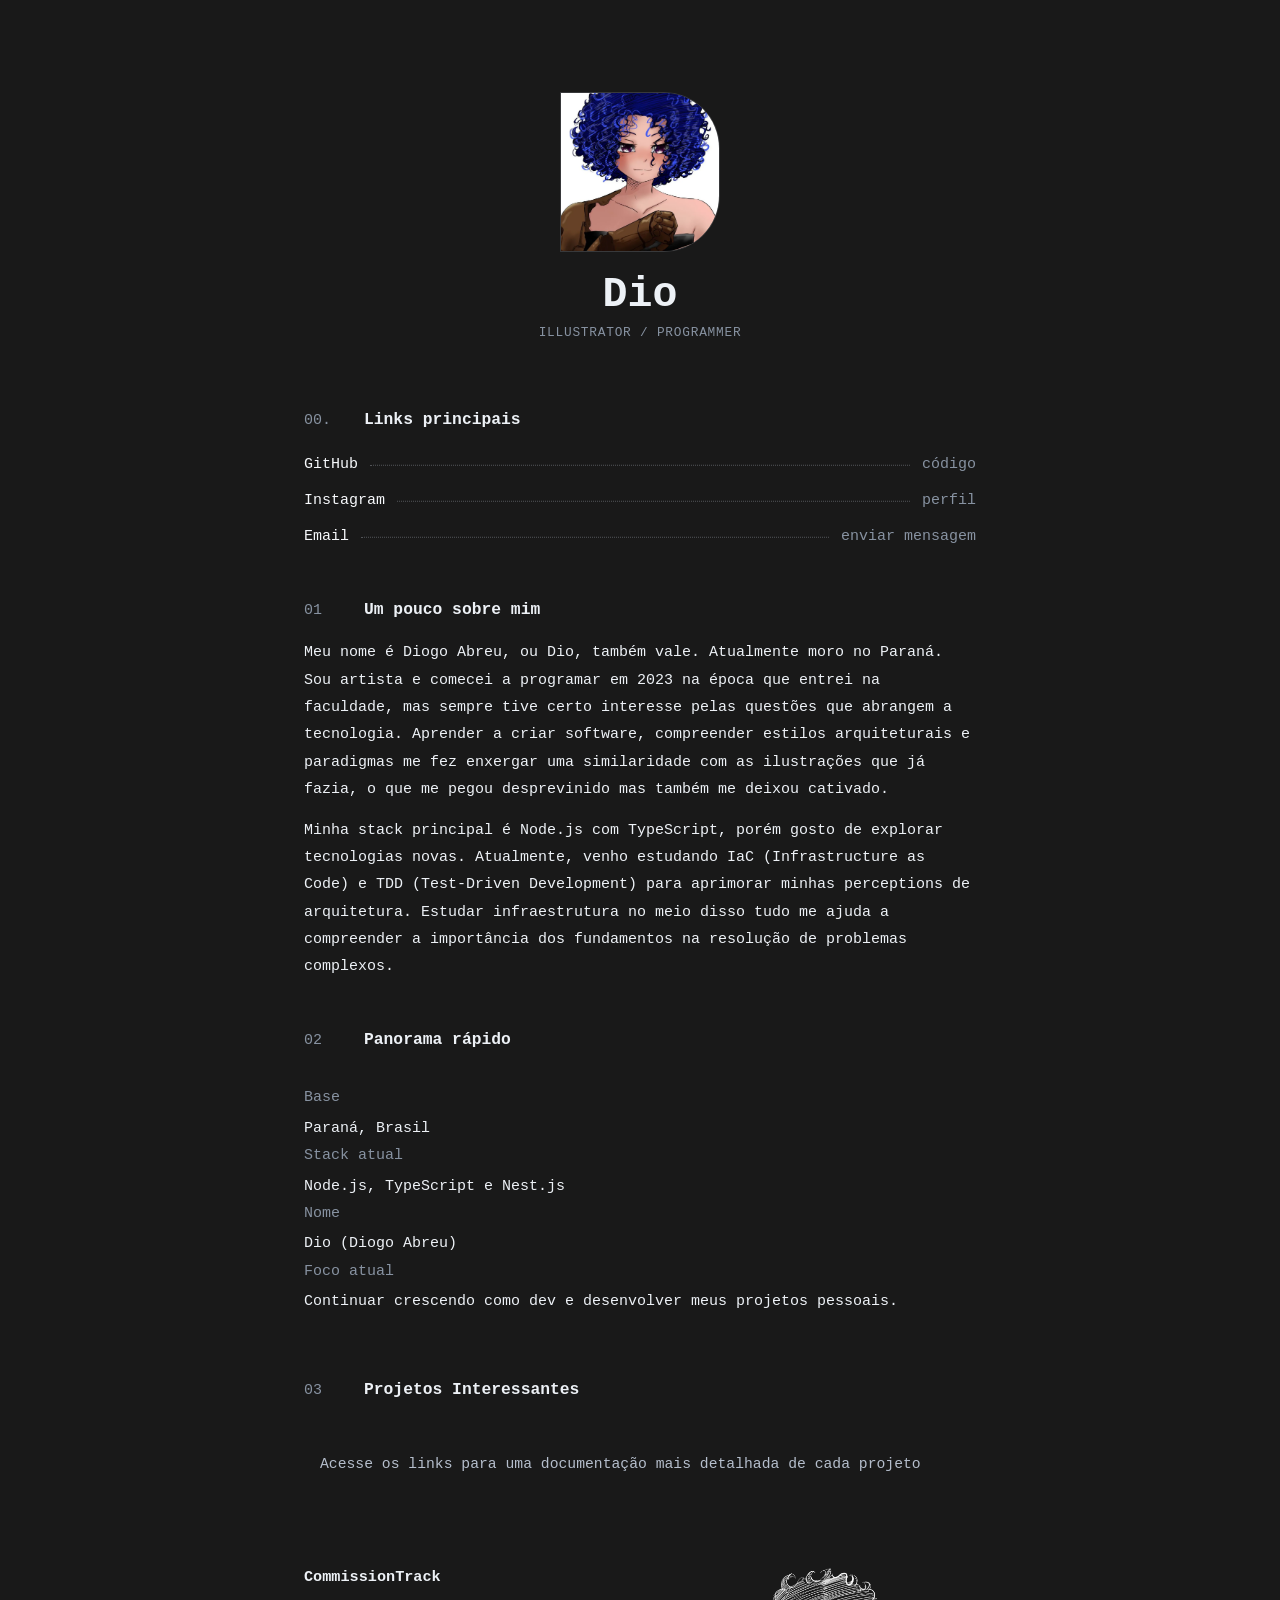
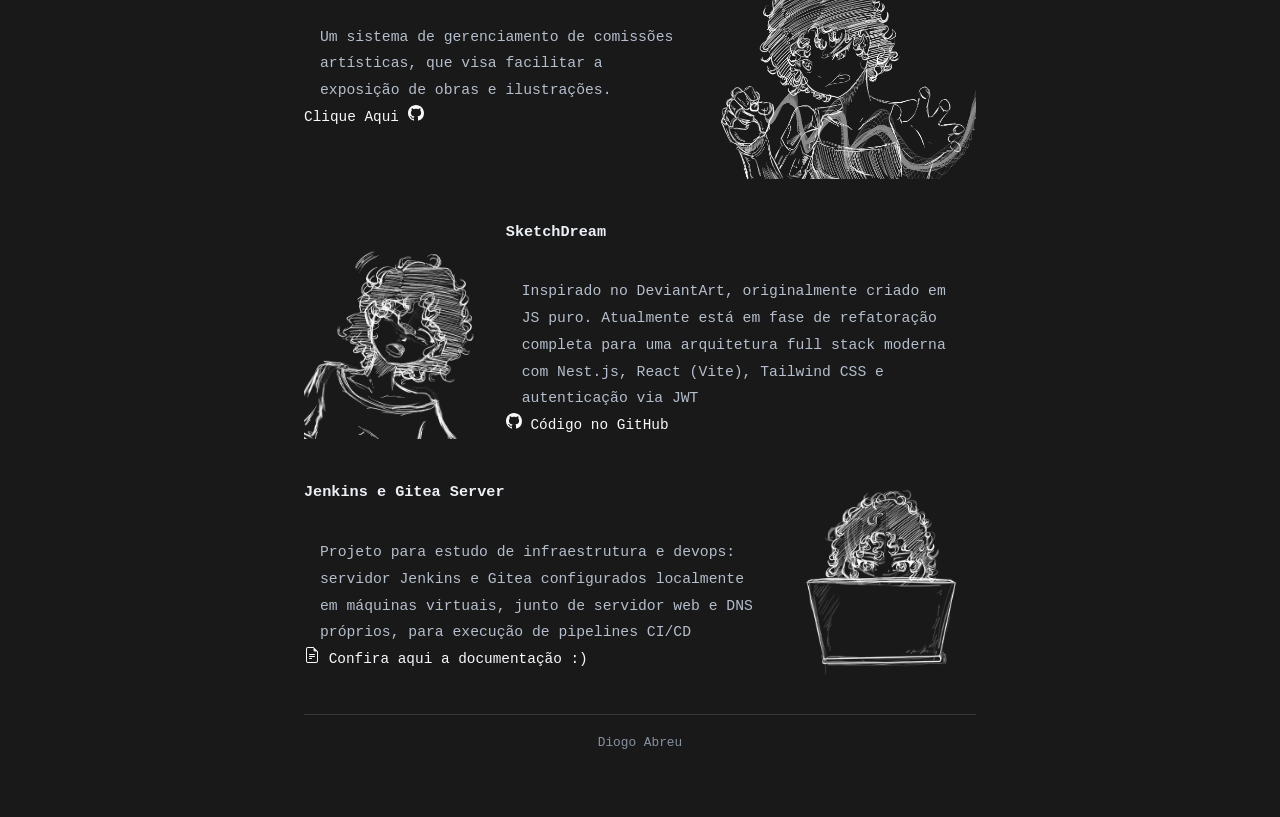
==== index.html @ 6233c7fa "Add ilustrations in the page" ====
<!DOCTYPE html>
<html lang="pt-BR">
<head>
    <meta charset="UTF-8">
    <meta name="viewport" content="width=device-width, initial-scale=1.0">
    <title>Diogo Abreu | Sobre mim, contatos e projetos</title>
    <meta name="description" content="Links oficiais do Dio, nome artístico de Diogo N. Abreu">
    <meta name="robots" content="index,follow,max-image-preview:large">
    <meta name="author" content="Diogo N. Abreu">
    <meta name="theme-color" content="#191919">
    <!-- URLs Canônicas e Alternativas -->
    <link rel="canonical" href="https://diogo-abreu.vercel.app/">
    <link rel="alternate" hreflang="pt-BR" href="https://diogo-abreu.vercel.app/">
    <link rel="alternate" hreflang="en" href="https://diogo-abreu.vercel.app/en">
    <link rel="alternate" hreflang="x-default" href="https://diogo-abreu.vercel.app/">
    <!-- Open Graph / Facebook / LinkedIn -->
    <meta property="og:site_name" content="Dio's Page">
    <meta property="og:locale" content="pt_BR">
    <meta property="og:locale:alternate" content="en_US">
    <meta property="og:type" content="website">
    <meta property="og:title" content="Diogo Abreu | Sobre mim, contatos e projetos">
    <meta property="og:description" content="Links oficiais do Dio, nome artístico de Diogo N. Abreu">
    <meta property="og:url" content="https://diogo-abreu.vercel.app/">
    <meta property="og:image" content="https://diogo-abreu.vercel.app/assets/aska.png">
    <meta property="og:image:alt" content="Ilustração da Aska, OC de Diogo Abreu">
    
    <!-- Fontes e Estilos -->
    <link rel="preconnect" href="https://static.ietf.org" crossorigin>
    <link rel="stylesheet" href="https://static.ietf.org/fonts/noto-sans-mono/import.css">
    <link rel="stylesheet" href="./styles.css">

    <!-- Dados Estruturados (JSON-LD) -->
    <script type="application/ld+json">
    {
        "@context": "https://schema.org",
        "@type": "ProfilePage",
        "@id": "https://diogo-abreu.vercel.app/#profile",
        "url": "https://diogo-abreu.vercel.app/",
        "name": "Dio | Links oficiais",
        "dateModified": "2026-05-21",
        "mainEntity": {
            "@type": "Person",
            "@id": "https://diogo-abreu.vercel.app/#person",
            "name": "Diogo N. Abreu",
            "alternateName": "Dio",
            "url": "https://diogo-abreu.vercel.app/",
            "image": "https://diogo-abreu.vercel.app/assets/aska.png",
            "description": "Desenvolvedor backend e ilustrador.",
            "jobTitle": [
                "Software Developer"
            ],
            "homeLocation": {
                "@type": "Place",
                "name": "Paraná, Brasil"
            },
            "knowsAbout": [
                "Programação",
                "Backend Development",
                "Node.js",
                "Express",
                "Nest.js",
                "TypeScript"
            ],
            "sameAs": [
                "https://github.com/diogooabreu"
            ]
        }
    }
    </script>
</head>

<body>
    <div class="site-shell">
        <main>
            <header class="hero">
                <div class="avatar" aria-hidden="true">
                    <img src="/assets/aska.png" alt="Ilustração da personagem Aska">
                </div>
                <h1>Dio</h1>
                <p class="avatar-row">Illustrator / Programmer</p>
            </header>

            <section class="section" aria-labelledby="primary-links-title">
                <div class="section-head">
                    <span class="section-id">00.</span>
                    <h2 id="primary-links-title">Links principais</h2>
                </div>
                <nav class="link-list" aria-label="Links principais">
                    <a class="link-row" href="https://github.com/diogooabreu" target="_blank" rel="noopener noreferrer">
                        <span>GitHub</span>
                        <span class="link-row__dots" aria-hidden="true"></span>
                        <span class="link-row__meta">código</span>
                    </a>
                    <a class="link-row" href="https://www.instagram.com/arts.by.dio" target="_blank" rel="noopener noreferrer">
                        <span>Instagram</span>
                        <span class="link-row__dots" aria-hidden="true"></span>
                        <span class="link-row__meta">perfil</span>
                    </a>
                    <a class="link-row" href="mailto:abreudiogo177@gmail.com?subject=Contato%20via%20Portfolio">
                        <span>Email</span>
                        <span class="link-row__dots" aria-hidden="true"></span>
                        <span class="link-row__meta">enviar mensagem</span>
                    </a>
                </nav>
            </section>

            <section class="section" aria-labelledby="about-me">
                <div class="section-head">
                    <span class="section-id">01</span>
                    <h2 id="about-me">Um pouco sobre mim</h2>
                </div>
                <div class="body-copy">
                    <p>Meu nome é Diogo Abreu, ou Dio, também vale. Atualmente moro no Paraná. Sou artista e comecei a programar em 2023 na época que entrei na faculdade, mas sempre tive certo interesse pelas questões que abrangem a tecnologia. Aprender a criar software, compreender estilos arquiteturais e paradigmas me fez enxergar uma similaridade com as ilustrações que já fazia, o que me pegou desprevinido mas também me deixou cativado.</p>
                    <p>Minha stack principal é Node.js com TypeScript, porém gosto de explorar tecnologias novas. Atualmente, venho estudando IaC (Infrastructure as Code) e TDD (Test-Driven Development) para aprimorar minhas perceptions de arquitetura. Estudar infraestrutura no meio disso tudo me ajuda a compreender a importância dos fundamentos na resolução de problemas complexos.</p>
                </div>
            </section>

            <section class="section" aria-labelledby="identity-title">
            <div class="section-head">
                <span class="section-id">02</span>
                <h2 id="identity-title">Panorama rápido</h2>
            </div>
            <dl class="info-grid">
                <div class="fact">
                    <dt>Base</dt>
                    <dd>Paraná, Brasil</dd>
                </div>
                <div class="fact">
                    <dt>Stack atual</dt>
                    <dd>Node.js, TypeScript e Nest.js</dd>
                </div>
                <div class="fact">
                    <dt>Nome</dt>
                    <dd>Dio (Diogo Abreu)</dd>
                </div>
                <div class="fact">
                    <dt>Foco atual</dt>
                    <dd>Continuar crescendo como dev e desenvolver meus projetos pessoais.</dd>
                </div>
            </dl>
            </section>

            <section class="section" aria-labelledby="projects-title">
                <div class="section-head">
                    <span class="section-id">03</span>
                    <h2 id="projects-title">Projetos Interessantes</h2>
                </div>
                <p class="subtitle">Acesse os links para uma documentação mais detalhada de cada projeto</p>

                <div class="projects-grid">
                    <article class="project-item">
                        <div class="project-item__info">
                            <h3>CommissionTrack</h3>
                            <p class="project-item__text">Um sistema de gerenciamento de comissões artísticas, que visa facilitar a exposição de obras e ilustrações.</p>
                            <a class="project-item__link" href="https://github.com/diogooabreu/commission-track.git" target="_blank" rel="noopener noreferrer">
                                Clique Aqui
                                <svg xmlns="http://www.w3.org/2000/svg" width="16" height="16" fill="currentColor" class="bi bi-github" viewBox="0 0 16 16" aria-hidden="true" focusable="false">
                                    <path d="M8 0C3.58 0 0 3.58 0 8c0 3.54 2.29 6.53 5.47 7.59.4.07.55-.17.55-.38 0-.19-.01-.82-.01-1.49-2.01.37-2.53-.49-2.69-.94-.09-.23-.48-.94-.82-1.13-.28-.15-.68-.52-.01-.53.63-.01 1.08.58 1.23.82.72 1.21 1.87.87 2.33.66.07-.52.28-.87.51-1.07-1.78-.2-3.64-.89-3.64-3.95 0-.87.31-1.59.82-2.15-.08-.2-.36-1.02.08-2.12 0 0 .67-.21 2.2.82.64-.18 1.32-.27 2-.27s1.36.09 2 .27c1.53-1.04 2.2-.82 2.2-.82.44 1.1.16 1.92.08 2.12.51.56.82 1.27.82 2.15 0 3.07-1.87 3.75-3.65 3.95.29.25.54.73.54 1.48 0 1.07-.01 1.93-.01 2.2 0 .21.15.46.55.38A8.01 8.01 0 0 0 16 8c0-4.42-3.58-8-8-8"/>
                                </svg>
                            </a>
                        </div>
                        <div class="project-item__media">
                            <img src="/assets/aska-pencil.png" alt="Ilustração da Aska com pincel">
                        </div>
                    </article>

                    <article class="project-item">
                        <div class="project-item__info">
                            <h3>SketchDream</h3>
                            <p class="project-item__text">Inspirado no DeviantArt, originalmente criado em JS puro. Atualmente está em fase de refatoração completa para uma arquitetura full stack moderna com Nest.js, React (Vite), Tailwind CSS e autenticação via JWT</p>
                            <a class="project-item__link" href="https://github.com/diogooabreu/sketch-dream.git" target="_blank" rel="noopener noreferrer">
                                <svg xmlns="http://www.w3.org/2000/svg" width="16" height="16" fill="currentColor" class="bi bi-github" viewBox="0 0 16 16" aria-hidden="true" focusable="false">
                                    <path d="M8 0C3.58 0 0 3.58 0 8c0 3.54 2.29 6.53 5.47 7.59.4.07.55-.17.55-.38 0-.19-.01-.82-.01-1.49-2.01.37-2.53-.49-2.69-.94-.09-.23-.48-.94-.82-1.13-.28-.15-.68-.52-.01-.53.63-.01 1.08.58 1.23.82.72 1.21 1.87.87 2.33.66.07-.52.28-.87.51-1.07-1.78-.2-3.64-.89-3.64-3.95 0-.87.31-1.59.82-2.15-.08-.2-.36-1.02.08-2.12 0 0 .67-.21 2.2.82.64-.18 1.32-.27 2-.27s1.36.09 2 .27c1.53-1.04 2.2-.82 2.2-.82.44 1.1.16 1.92.08 2.12.51.56.82 1.27.82 2.15 0 3.07-1.87 3.75-3.65 3.95.29.25.54.73.54 1.48 0 1.07-.01 1.93-.01 2.2 0 .21.15.46.55.38A8.01 8.01 0 0 0 16 8c0-4.42-3.58-8-8-8"/>
                                </svg>
                                Código no GitHub
                            </a>
                        </div>
                        <div class="project-item__media">
                            <img src="assets/aska-bocejo2.png" alt="Ilustração da Aska bocejando">
                        </div>
                    </article>

                    <article class="project-item">
                        <div class="project-item__info">
                            <h3>Jenkins e Gitea Server</h3>
                            <p class="project-item__text">Projeto para estudo de infraestrutura e devops: servidor Jenkins e Gitea configurados localmente em máquinas virtuais, junto de servidor web e DNS próprios, para execução de pipelines CI/CD</p>
                            <a class="project-item__link" href="https://app.notion.com/p/Doc-jenkins-e-Gitea-29ff1a27c66a801f919ec896705dcd96?source=copy_link" target="_blank" rel="noopener noreferrer">
                                <svg xmlns="http://www.w3.org/2000/svg" width="16" height="16" fill="currentColor" class="bi bi-file-earmark-text" viewBox="0 0 16 16" aria-hidden="true" focusable="false">
                                    <path d="M5.5 7a.5.5 0 0 0 0 1h5a.5.5 0 0 0 0-1zM5 9.5a.5.5 0 0 1 .5-.5h5a.5.5 0 0 1 0 1h-5a.5.5 0 0 1-.5-.5m0 2a.5.5 0 0 1 .5-.5h2a.5.5 0 0 1 0 1h-2a.5.5 0 0 1-.5-.5"/>
                                    <path d="M9.5 0H4a2 2 0 0 0-2 2v12a2 2 0 0 0 2 2h8a2 2 0 0 0 2-2V4.5zm0 1v2A1.5 1.5 0 0 0 11 4.5h2V14a1 1 0 0 1-1 1H4a1 1 0 0 1-1-1V2a1 1 0 0 1 1-1z"/>
                                </svg>
                                Confira aqui a documentação :)
                            </a>
                        </div>
                        <div class="project-item__media">
                            <img src="assets/aska-note.png" alt="Ilustração da Aska com notebook">
                        </div>
                    </article>
                </div>
            </section>

            <footer class="footer">
                <p>Diogo Abreu</p>
            </footer>
        </main>
    </div>
</body>
</html>
---- styles.css ----
:root {
  color-scheme: dark;
  --bg: #191919;
  --text: #edf1f6;
  --muted: #b5becc;
  --soft: #8792a1;
  --line: rgba(215, 223, 234, 0.16);
  --line-strong: rgba(215, 223, 234, 0.3);
  --link: #f7f9fc;
  --content-width: 42rem;
  --sidebar-width: 12rem;
}

* {
  box-sizing: border-box;
}

html {
  scroll-behavior: smooth;
}

body {
  margin: 0;
  min-height: 100vh;
  background: var(--bg);
  color: var(--text);
  font-family: "Noto Sans Mono", ui-monospace, SFMono-Regular, Menlo, Consolas, monospace;
  font-size: 15px;
  line-height: 1.82;
  font-weight: 500;
  text-rendering: optimizeLegibility;
  -webkit-font-smoothing: antialiased;
}

::selection {
  background: rgba(237, 241, 246, 0.14);
  color: var(--text);
}

a {
  color: var(--link);
  text-decoration-color: rgba(247, 249, 252, 0.3);
  text-underline-offset: 0.2rem;
}

a:hover {
  color: var(--text);
  text-decoration-color: currentColor;
}

.site-shell {
  width: min(calc(100% - 2rem), var(--content-width));
  margin: 0 auto;
  padding: 2.25rem 0 4rem;
  gap: 3.5rem;
}

.main {
  width: 100%;
}

.hero {
  margin-bottom: 2.5rem;
  text-align: center;
  display: grid;
}

.avatar {
  position: relative;
  width: 10rem;
  height: 10rem;
  margin: 3.5rem auto 1rem;
  border-radius: 0 35% 35% 0;
  overflow: hidden;
  border: 1px solid var(--line);
}

.avatar img {
  display: block;
  width: 100%;
  height: 100%;
  object-fit: cover;
}

.avatar-row {
  margin: 0;
  color: var(--soft);
  font-size: 0.8rem;
  letter-spacing: 0.06em;
  text-transform: uppercase;
}

h1,
h2,
h3 {
  margin: 0;
  font-weight: 650;
}

h1 {
  font-size: clamp(2rem, 4.4vw, 2.6rem);
  line-height: 1.28;
}

h2 {
  font-size: 1.02rem;
}

h3 {
  font-size: 0.95rem;
}

p,
dd,
dt{
  margin: 0;
}

.body-copy,
.footer {
  display: grid;
  gap: 0.85rem;
}

.section {
  margin-top: 1.55rem;
  padding-top: 1.25rem;
  display: grid;
  gap: 0.9rem;
}

.section-id {
  color: var(--soft);
}

.section-head {
  display: grid;
  grid-template-columns: 3rem minmax(0, 1fr);
  gap: 0.75rem;
  align-items: baseline;
}

.link-list,
.text-list,
.record-list {
  display: grid;
  gap: 0.55rem;
}

.link-list {
  margin-top: 0.15rem;
}

.link-row {
  display: grid;
  grid-template-columns: auto 1fr auto;
  gap: 0.75rem;
  align-items: baseline;
  text-decoration: none;
}

.link-row:hover .link-row__meta {
  color: var(--text);
}

.link-row__dots {
  border-bottom: 1px dotted var(--line-strong);
  transform: translateY(-0.14rem);
}

.link-row__meta {
  color: var(--soft);
  white-space: nowrap;
}

.fact dt {
  color: var(--soft);
  margin-bottom: 0.2rem;
}

.fact dd {
  color: var(--text);
}

.subtitle{
  color: var(--muted);
  margin: 2rem 0.5rem 0 1rem;
  font-size: 0.92rem;
}

.projects-grid {
  display: grid;
  gap: 2.5rem;
  margin-top:1.5rem;
}

.project-item{
  width: 100%;
  display: flex;
  align-items: center;
  gap: 2rem;
}

.project-item:nth-child(even){
  flex-direction: row-reverse;
}

.project-item__text{
  color: var(--muted);
  margin: 2rem 0.5rem 0 1rem;
  font-size: 0.92rem;
}

.project-item__link{
  color: var(--link);
  text-decoration: none;
  font-size: 0.9rem;
}

.project-item__media{
  display: block;
  width: 100%;
  height: 100%;
  overflow: hidden;
}

.project-item__media img{
  display: block;
  width: 100%;
  height: 100%;
  object-fit: cover;
}

.footer {
  margin-top: 2.5rem;
  padding-top: 1rem;
  border-top: 1px solid var(--line);
  color: var(--soft);
  font-size: 0.8rem;
  text-align: center;
  justify-items: center;
  gap: 0.45rem;
}
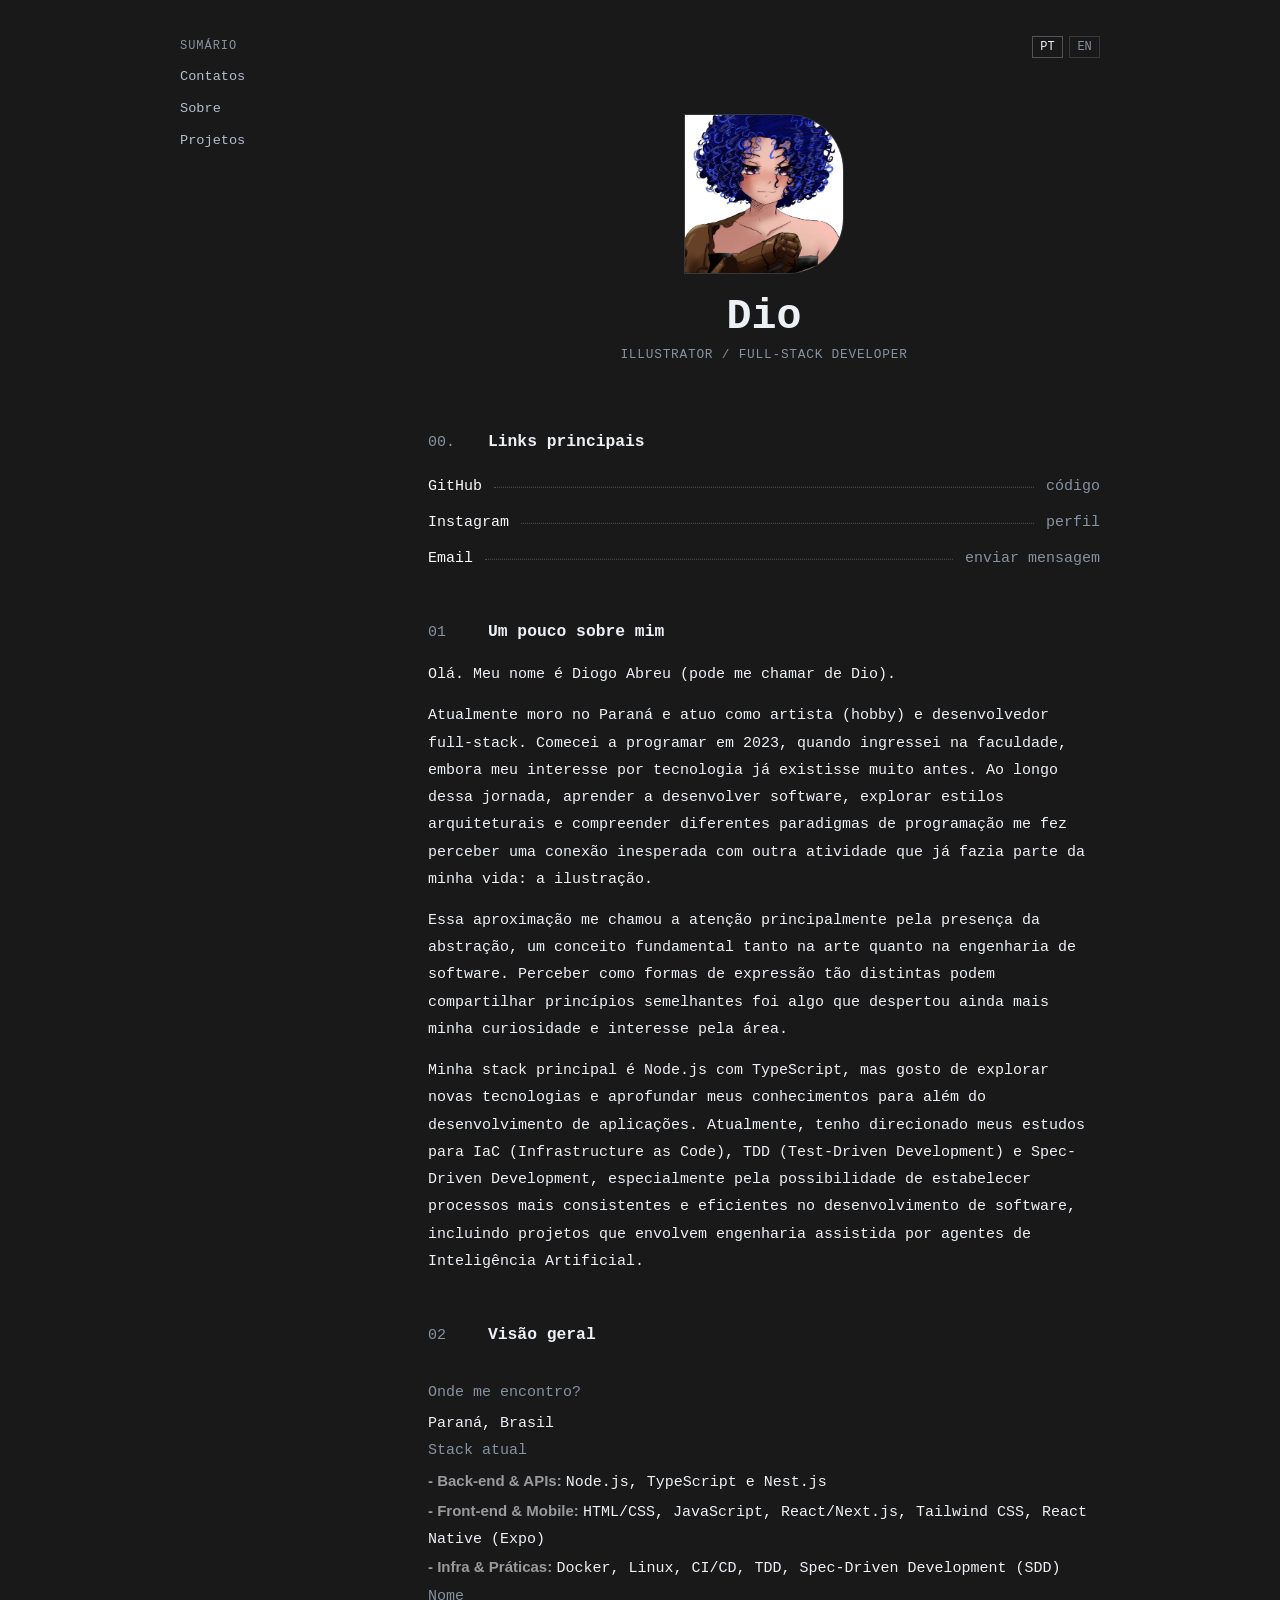
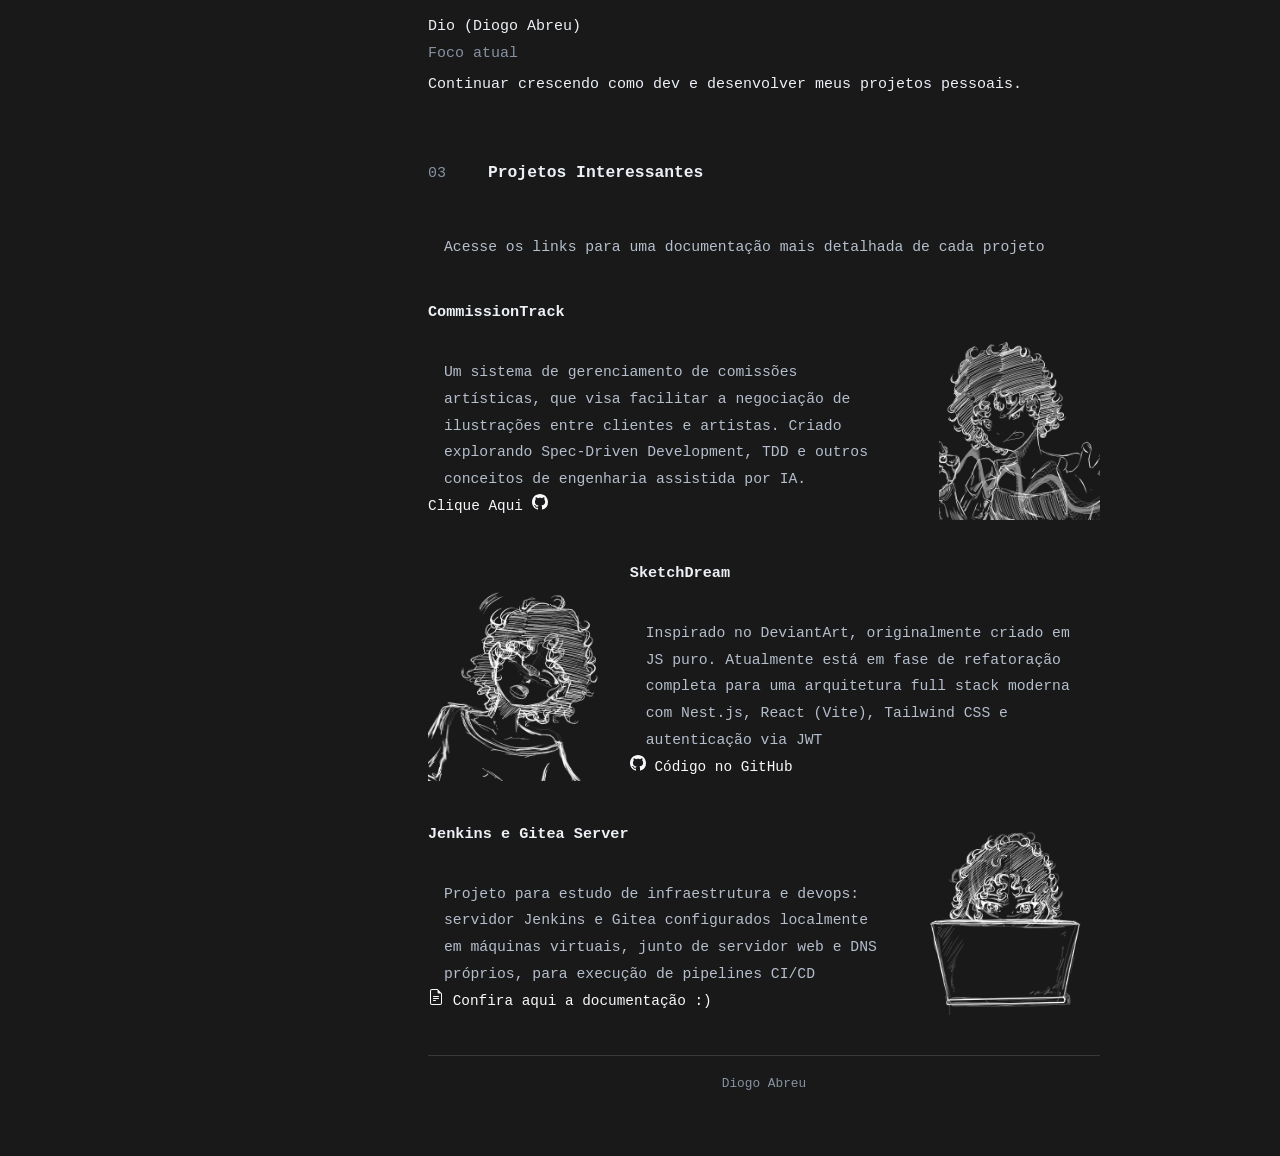
==== commit ecefcccd: "Add summary and changes to the texts (about me)" ====
--- a/index.html
+++ b/index.html
@@ -21,8 +21,11 @@
     <meta property="og:title" content="Diogo Abreu | Sobre mim, contatos e projetos">
     <meta property="og:description" content="Links oficiais do Dio, nome artístico de Diogo N. Abreu">
     <meta property="og:url" content="https://diogo-abreu.vercel.app/">
-    <meta property="og:image" content="https://diogo-abreu.vercel.app/assets/aska.png">
+    <meta property="og:image" content="https://diogo-abreu.vercel.app/assets/banner.jpg">
     <meta property="og:image:alt" content="Ilustração da Aska, OC de Diogo Abreu">
+    <meta property="og:image:width" content="1200" />
+    <meta property="og:image:height" content="630" />
+    <meta name="twitter:card" content="summary_large_image" />
     
     <!-- Fontes e Estilos -->
     <link rel="preconnect" href="https://static.ietf.org" crossorigin>
@@ -71,16 +74,30 @@
 
 <body>
     <div class="site-shell">
-        <main>
+        <aside class="sidebar" aria-label="Sumário">
+            <nav class="summary">
+                <span class="summary__title">Sumário</span>
+                <a href="#contact">Contatos</a>
+                <a href="#aboutme">Sobre</a>
+                <a href="#projects">Projetos</a>
+            </nav>
+        </aside>
+
+        <main class="main">
+            <div class="language-switcher" role="group" aria-label="Selecionar idioma">
+                <button class="language-switcher__button" type="button" lang="pt-BR" data-lang="pt-BR" aria-label="Português" aria-pressed="true">PT</button>
+                <button class="language-switcher__button" type="button" lang="en" data-lang="en" aria-label="English" aria-pressed="false">EN</button>
+            </div>
+
             <header class="hero">
                 <div class="avatar" aria-hidden="true">
                     <img src="/assets/aska.png" alt="Ilustração da personagem Aska">
                 </div>
                 <h1>Dio</h1>
-                <p class="avatar-row">Illustrator / Programmer</p>
+                <p class="avatar-row">Illustrator / Full-Stack Developer</p>
             </header>
 
-            <section class="section" aria-labelledby="primary-links-title">
+            <section class="section" id="contact" aria-labelledby="primary-links-title">
                 <div class="section-head">
                     <span class="section-id">00.</span>
                     <h2 id="primary-links-title">Links principais</h2>
@@ -104,30 +121,34 @@
                 </nav>
             </section>
 
-            <section class="section" aria-labelledby="about-me">
+            <section class="section" id="aboutme" aria-labelledby="about-me">
                 <div class="section-head">
                     <span class="section-id">01</span>
                     <h2 id="about-me">Um pouco sobre mim</h2>
                 </div>
                 <div class="body-copy">
-                    <p>Meu nome é Diogo Abreu, ou Dio, também vale. Atualmente moro no Paraná. Sou artista e comecei a programar em 2023 na época que entrei na faculdade, mas sempre tive certo interesse pelas questões que abrangem a tecnologia. Aprender a criar software, compreender estilos arquiteturais e paradigmas me fez enxergar uma similaridade com as ilustrações que já fazia, o que me pegou desprevinido mas também me deixou cativado.</p>
-                    <p>Minha stack principal é Node.js com TypeScript, porém gosto de explorar tecnologias novas. Atualmente, venho estudando IaC (Infrastructure as Code) e TDD (Test-Driven Development) para aprimorar minhas perceptions de arquitetura. Estudar infraestrutura no meio disso tudo me ajuda a compreender a importância dos fundamentos na resolução de problemas complexos.</p>
+                    <p>Olá. Meu nome é Diogo Abreu (pode me chamar de Dio).</p>
+                    <p>Atualmente moro no Paraná e atuo como artista (hobby) e desenvolvedor full-stack. Comecei a programar em 2023, quando ingressei na faculdade, embora meu interesse por tecnologia já existisse muito antes. Ao longo dessa jornada, aprender a desenvolver software, explorar estilos arquiteturais e compreender diferentes paradigmas de programação me fez perceber uma conexão inesperada com outra atividade que já fazia parte da minha vida: a ilustração.</p>
+                    <p>Essa aproximação me chamou a atenção principalmente pela presença da abstração, um conceito fundamental tanto na arte quanto na engenharia de software. Perceber como formas de expressão tão distintas podem compartilhar princípios semelhantes foi algo que despertou ainda mais minha curiosidade e interesse pela área.</p>
+                    <p>Minha stack principal é Node.js com TypeScript, mas gosto de explorar novas tecnologias e aprofundar meus conhecimentos para além do desenvolvimento de aplicações. Atualmente, tenho direcionado meus estudos para IaC (Infrastructure as Code), TDD (Test-Driven Development) e Spec-Driven Development, especialmente pela possibilidade de estabelecer processos mais consistentes e eficientes no desenvolvimento de software, incluindo projetos que envolvem engenharia assistida por agentes de Inteligência Artificial.</p>
                 </div>
             </section>
 
             <section class="section" aria-labelledby="identity-title">
             <div class="section-head">
                 <span class="section-id">02</span>
-                <h2 id="identity-title">Panorama rápido</h2>
+                <h2 id="identity-title">Visão geral</h2>
             </div>
             <dl class="info-grid">
                 <div class="fact">
-                    <dt>Base</dt>
+                    <dt>Onde me encontro?</dt>
                     <dd>Paraná, Brasil</dd>
                 </div>
                 <div class="fact">
                     <dt>Stack atual</dt>
-                    <dd>Node.js, TypeScript e Nest.js</dd>
+                    <dd><strong>- Back-end & APIs: </strong>Node.js, TypeScript e Nest.js</dd>
+                    <dd><strong>- Front-end & Mobile: </strong>HTML/CSS, JavaScript, React/Next.js, Tailwind CSS, React Native (Expo)</dd>
+                    <dd><strong>- Infra & Práticas: </strong>Docker, Linux, CI/CD, TDD, Spec-Driven Development (SDD)</dd>
                 </div>
                 <div class="fact">
                     <dt>Nome</dt>
@@ -140,7 +161,7 @@
             </dl>
             </section>
 
-            <section class="section" aria-labelledby="projects-title">
+            <section class="section" id="projects" aria-labelledby="projects-title">
                 <div class="section-head">
                     <span class="section-id">03</span>
                     <h2 id="projects-title">Projetos Interessantes</h2>
@@ -151,7 +172,7 @@
                     <article class="project-item">
                         <div class="project-item__info">
                             <h3>CommissionTrack</h3>
-                            <p class="project-item__text">Um sistema de gerenciamento de comissões artísticas, que visa facilitar a exposição de obras e ilustrações.</p>
+                            <p class="project-item__text">Um sistema de gerenciamento de comissões artísticas, que visa facilitar a negociação de ilustrações entre clientes e artistas. Criado explorando Spec-Driven Development, TDD e outros conceitos de engenharia assistida por IA.</p>
                             <a class="project-item__link" href="https://github.com/diogooabreu/commission-track.git" target="_blank" rel="noopener noreferrer">
                                 Clique Aqui
                                 <svg xmlns="http://www.w3.org/2000/svg" width="16" height="16" fill="currentColor" class="bi bi-github" viewBox="0 0 16 16" aria-hidden="true" focusable="false">
@@ -160,7 +181,7 @@
                             </a>
                         </div>
                         <div class="project-item__media">
-                            <img src="/assets/aska-pencil.png" alt="Ilustração da Aska com pincel">
+                            <img src="assets/aska-pencil.png" alt="Ilustração da Aska com pincel">
                         </div>
                     </article>
 
--- a/styles.css
+++ b/styles.css
@@ -49,14 +49,73 @@
 }
 
 .site-shell {
-  width: min(calc(100% - 2rem), var(--content-width));
+  width: min(calc(100% - 2rem), calc(var(--content-width) + var(--sidebar-width) + 3.5rem));
   margin: 0 auto;
   padding: 2.25rem 0 4rem;
+  display: flex;
+  align-items: flex-start;
   gap: 3.5rem;
 }
 
+.sidebar {
+  position: sticky;
+  top: 2.25rem;
+  flex: 0 0 var(--sidebar-width);
+  width: var(--sidebar-width);
+}
+
+.summary {
+  display: grid;
+  gap: 0.45rem;
+  font-size: 0.85rem;
+}
+
+.summary__title {
+  color: var(--soft);
+  font-size: 0.75rem;
+  letter-spacing: 0.08em;
+  text-transform: uppercase;
+}
+
+.summary a {
+  color: var(--muted);
+  text-decoration: none;
+}
+
+.summary a:hover,
+.summary a:focus-visible {
+  color: var(--text);
+  text-decoration: underline;
+  text-decoration-color: currentColor;
+}
+
 .main {
   width: 100%;
+  min-width: 0;
+}
+
+.language-switcher {
+  display: flex;
+  justify-content: flex-end;
+  gap: 0.4rem;
+}
+
+.language-switcher__button {
+  font: inherit;
+  font-size: 0.75rem;
+  line-height: 1.4;
+  color: var(--soft);
+  background: transparent;
+  border: 1px solid var(--line);
+  padding: 0.1rem 0.45rem;
+  cursor: pointer;
+}
+
+.language-switcher__button[aria-pressed="true"],
+.language-switcher__button:hover,
+.language-switcher__button:focus-visible {
+  color: var(--text);
+  border-color: var(--line-strong);
 }
 
 .hero {
@@ -127,6 +186,7 @@
   padding-top: 1.25rem;
   display: grid;
   gap: 0.9rem;
+  scroll-margin-top: 2rem;
 }
 
 .section-id {
@@ -182,6 +242,11 @@
   color: var(--text);
 }
 
+.fact strong {
+  opacity: .6;
+  font-family:'Gill Sans', 'Gill Sans MT', Calibri, 'Trebuchet MS', sans-serif;
+}
+
 .subtitle{
   color: var(--muted);
   margin: 2rem 0.5rem 0 1rem;
@@ -240,4 +305,24 @@
   text-align: center;
   justify-items: center;
   gap: 0.45rem;
+}
+
+@media (max-width: 60rem) {
+  .site-shell {
+    display: block;
+    width: min(calc(100% - 2rem), var(--content-width));
+  }
+
+  .sidebar {
+    position: static;
+    width: 100%;
+    margin-bottom: 1.5rem;
+  }
+
+  .summary {
+    display: flex;
+    flex-wrap: wrap;
+    align-items: baseline;
+    gap: 0.4rem 1.25rem;
+  }
 }
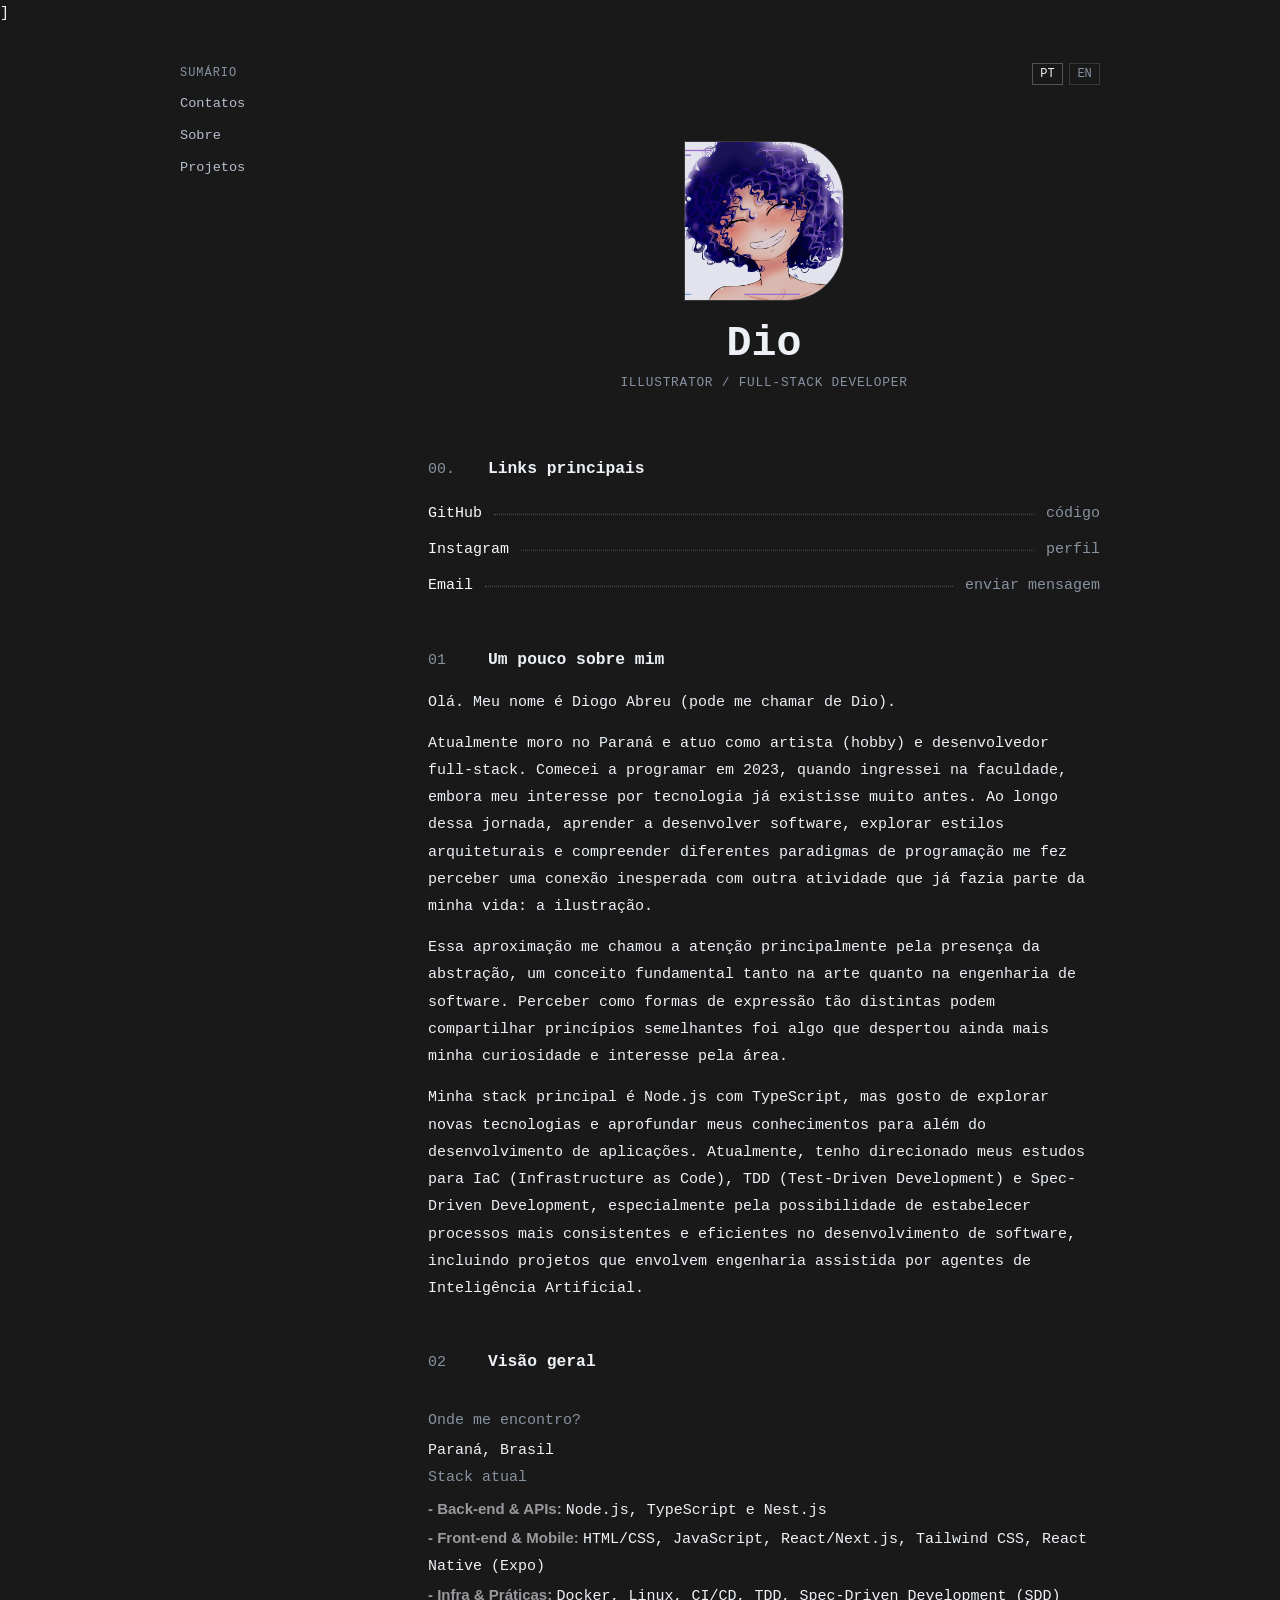
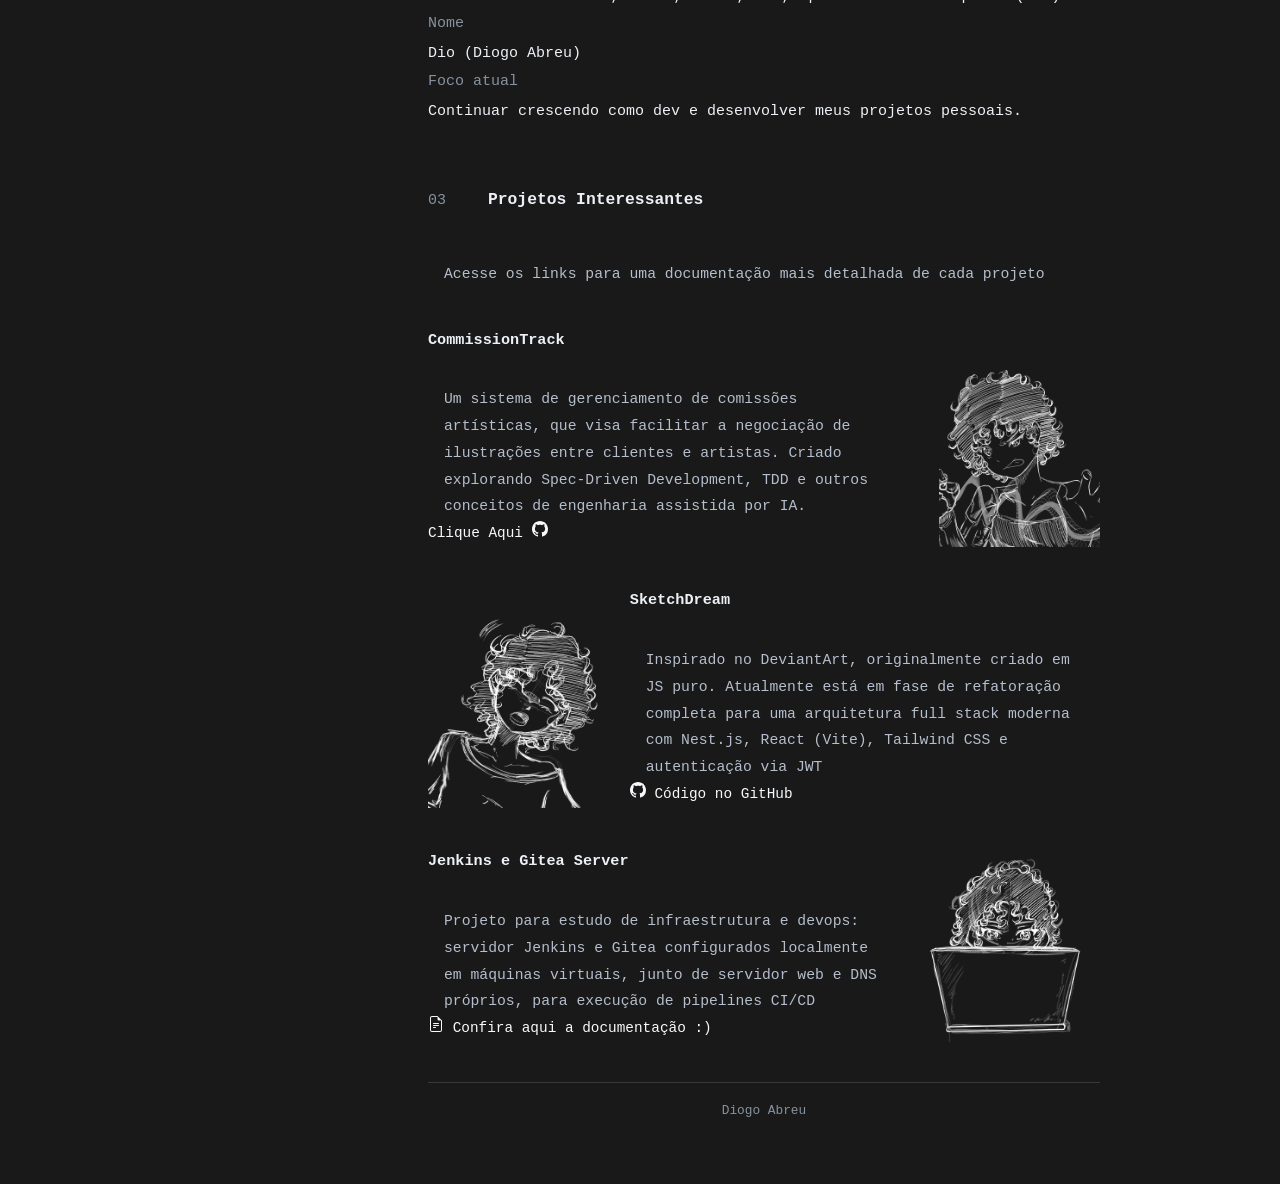
==== commit 687e401a: "feat(seo) enhance JSON-LD graph, , Open Graph, profile tags, and summary card" ====
--- a/index.html
+++ b/index.html
@@ -3,29 +3,39 @@
 <head>
     <meta charset="UTF-8">
     <meta name="viewport" content="width=device-width, initial-scale=1.0">
-    <title>Diogo Abreu | Sobre mim, contatos e projetos</title>
-    <meta name="description" content="Links oficiais do Dio, nome artístico de Diogo N. Abreu">
+    <title>Diogo Abreu | Full-Stack Developer & Ilustrador</title>
+    <meta name="description" content="Links oficiais de Diogo Abreu (Dio)">
     <meta name="robots" content="index,follow,max-image-preview:large">
     <meta name="author" content="Diogo N. Abreu">
     <meta name="theme-color" content="#191919">
+    
     <!-- URLs Canônicas e Alternativas -->
     <link rel="canonical" href="https://diogo-abreu.vercel.app/">
     <link rel="alternate" hreflang="pt-BR" href="https://diogo-abreu.vercel.app/">
     <link rel="alternate" hreflang="en" href="https://diogo-abreu.vercel.app/en">
     <link rel="alternate" hreflang="x-default" href="https://diogo-abreu.vercel.app/">
+
     <!-- Open Graph / Facebook / LinkedIn -->
     <meta property="og:site_name" content="Dio's Page">
     <meta property="og:locale" content="pt_BR">
     <meta property="og:locale:alternate" content="en_US">
-    <meta property="og:type" content="website">
-    <meta property="og:title" content="Diogo Abreu | Sobre mim, contatos e projetos">
-    <meta property="og:description" content="Links oficiais do Dio, nome artístico de Diogo N. Abreu">
+    <meta property="og:type" content="profile">
+    <meta property="profile:first_name" content="Diogo">
+    <meta property="profile:last_name" content="Abreu">
+    <meta property="profile:username" content="diogoabreu">
+    <meta property="og:title" content="Diogo Abreu | Full-Stack Developer & Ilustrador">
+    <meta property="og:description" content="Links oficiais de Diogo Abreu (Dio)">
     <meta property="og:url" content="https://diogo-abreu.vercel.app/">
     <meta property="og:image" content="https://diogo-abreu.vercel.app/assets/banner.jpg">
     <meta property="og:image:alt" content="Ilustração da Aska, OC de Diogo Abreu">
-    <meta property="og:image:width" content="1200" />
-    <meta property="og:image:height" content="630" />
-    <meta name="twitter:card" content="summary_large_image" />
+    <meta property="og:image:width" content="512>
+    <meta property="og:image:height" content="512">]
+
+    <!-- Twitter / X -->
+    <meta name="twitter:card" content="summary">
+    <meta name="twitter:title" content="Diogo Abreu (Dio) | Full-Stack Developer & Ilustrador">
+    <meta name="twitter:description" content="Links oficiais, portfólio e redes sociais de Dio (Diogo N. Abreu), desenvolvedor Full-Stack e ilustrador.">
+    <meta name="twitter:image" content="https://diogo-abreu.vercel.app/assets/banner.jpg">
     
     <!-- Fontes e Estilos -->
     <link rel="preconnect" href="https://static.ietf.org" crossorigin>
@@ -35,39 +45,70 @@
     <!-- Dados Estruturados (JSON-LD) -->
     <script type="application/ld+json">
     {
-        "@context": "https://schema.org",
+    "@context": "https://schema.org",
+    "@graph": [
+        {
+        "@type": "WebSite",
+        "@id": "https://diogo-abreu.vercel.app/#website",
+        "url": "https://diogo-abreu.vercel.app/",
+        "name": "Diogo N. Abreu",
+        "inLanguage": "pt-BR",
+        "publisher": {
+            "@id": "https://diogo-abreu.vercel.app/#person"
+        }
+        },
+        {
         "@type": "ProfilePage",
         "@id": "https://diogo-abreu.vercel.app/#profile",
         "url": "https://diogo-abreu.vercel.app/",
         "name": "Dio | Links oficiais",
-        "dateModified": "2026-05-21",
+        "inLanguage": "pt-BR",
+        "isPartOf": {
+            "@id": "https://diogo-abreu.vercel.app/#website"
+        },
+        "dateCreated": "2026-01-01T00:00:00-03:00",
+        "dateModified": "2026-11-27T00:00:00-03:00",
         "mainEntity": {
-            "@type": "Person",
-            "@id": "https://diogo-abreu.vercel.app/#person",
-            "name": "Diogo N. Abreu",
-            "alternateName": "Dio",
-            "url": "https://diogo-abreu.vercel.app/",
-            "image": "https://diogo-abreu.vercel.app/assets/aska.png",
-            "description": "Desenvolvedor backend e ilustrador.",
-            "jobTitle": [
-                "Software Developer"
-            ],
-            "homeLocation": {
-                "@type": "Place",
-                "name": "Paraná, Brasil"
-            },
-            "knowsAbout": [
-                "Programação",
-                "Backend Development",
-                "Node.js",
-                "Express",
-                "Nest.js",
-                "TypeScript"
-            ],
-            "sameAs": [
-                "https://github.com/diogooabreu"
-            ]
+            "@id": "https://diogo-abreu.vercel.app/#person"
         }
+        },
+        {
+        "@type": "Person",
+        "@id": "https://diogo-abreu.vercel.app/#person",
+        "name": "Diogo N. Abreu",
+        "alternateName": "Dio",
+        "url": "https://diogo-abreu.vercel.app/",
+        "image": {
+            "@type": "ImageObject",
+            "url": "https://diogo-abreu.vercel.app/assets/wind2.jpg"
+        },
+        "description": "Desenvolvedor Full-Stack & Ilustrador.",
+        "jobTitle": [
+            "Software Developer",
+            "Full-Stack Developer",
+            "Illustrator"
+        ],
+        "homeLocation": {
+            "@type": "Place",
+            "address": {
+            "@type": "PostalAddress",
+            "addressRegion": "PR",
+            "addressCountry": "BR"
+            }
+        },
+        "knowsAbout": [
+            "Backend Development",
+            "Node.js",
+            "Express.js",
+            "NestJS",
+            "TypeScript",
+            "Ilustração Digital"
+        ],
+        "sameAs": [
+            "https://github.com/diogooabreu"
+        ]
+        }
+    ]
     }
     </script>
 </head>
@@ -91,7 +132,7 @@
 
             <header class="hero">
                 <div class="avatar" aria-hidden="true">
-                    <img src="/assets/aska.png" alt="Ilustração da personagem Aska">
+                    <img src="/assets/wind2.jpg" alt="Ilustração da personagem Aska">
                 </div>
                 <h1>Dio</h1>
                 <p class="avatar-row">Illustrator / Full-Stack Developer</p>
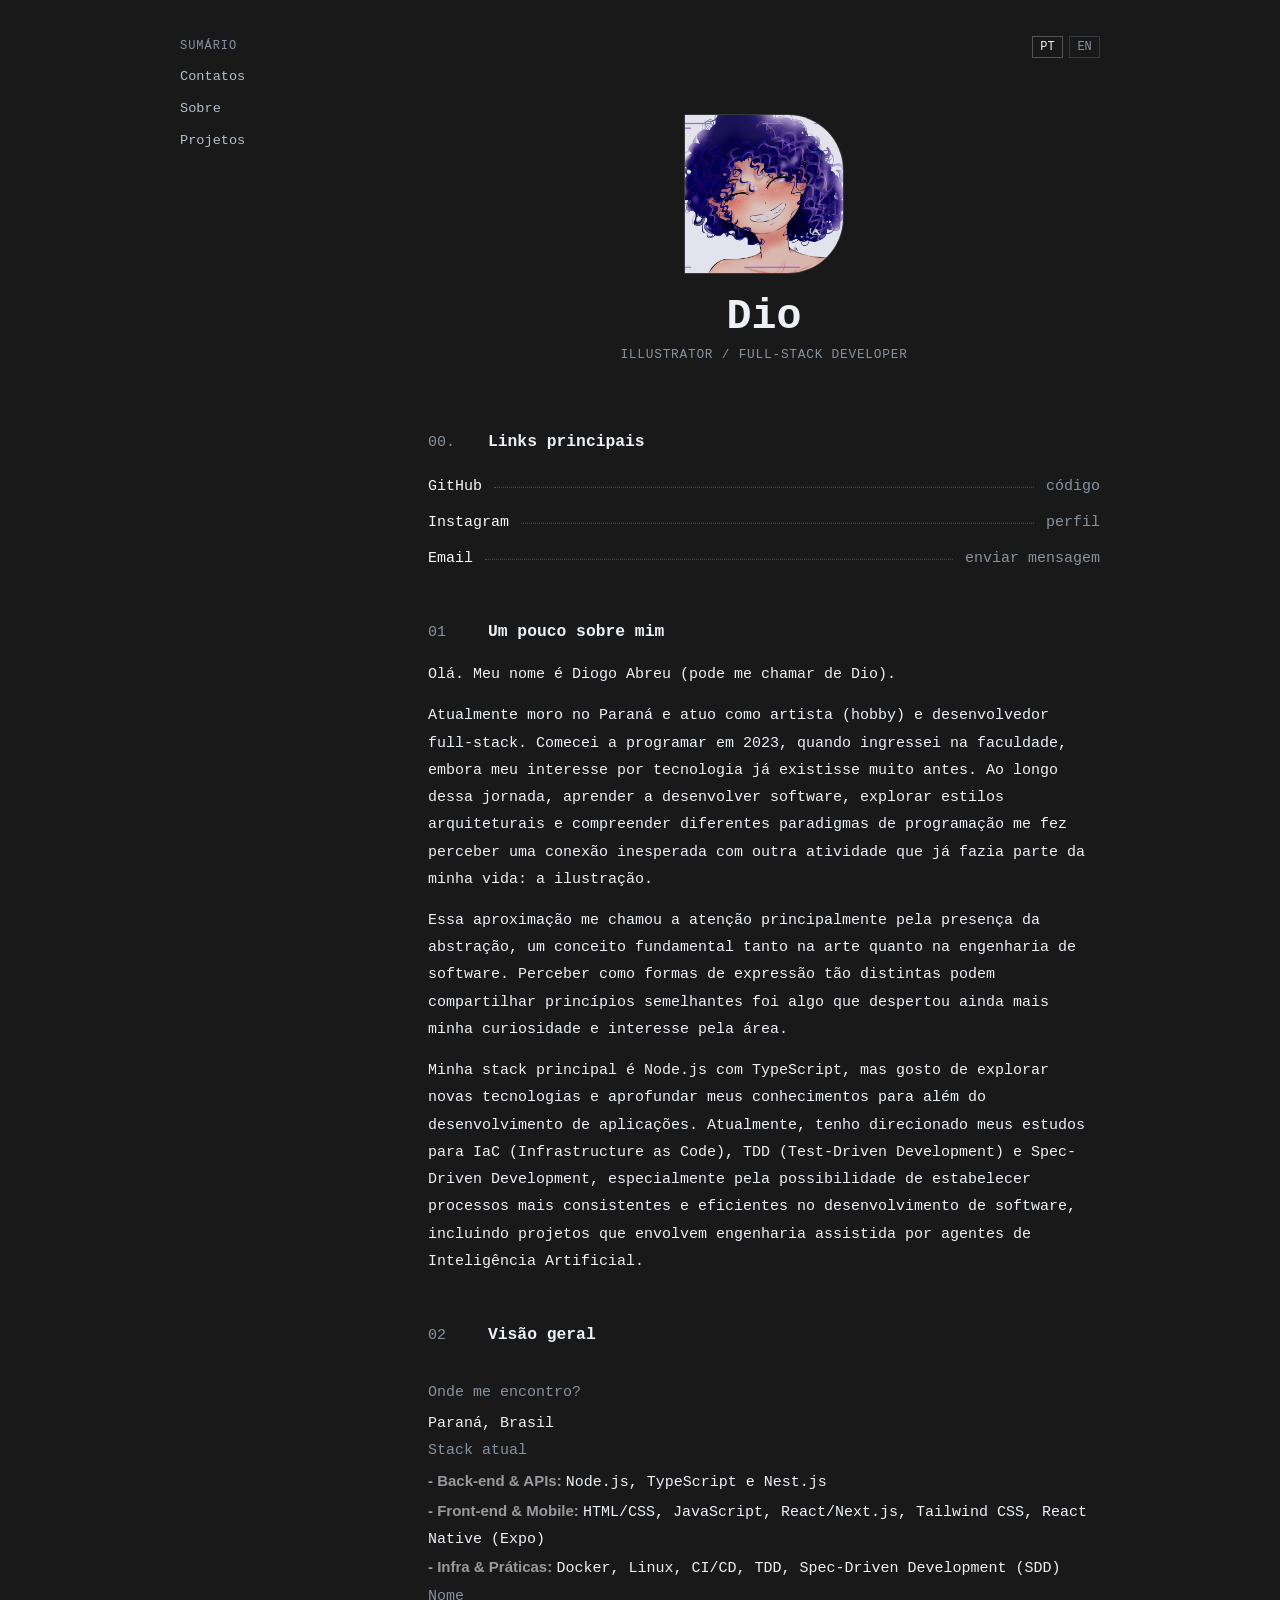
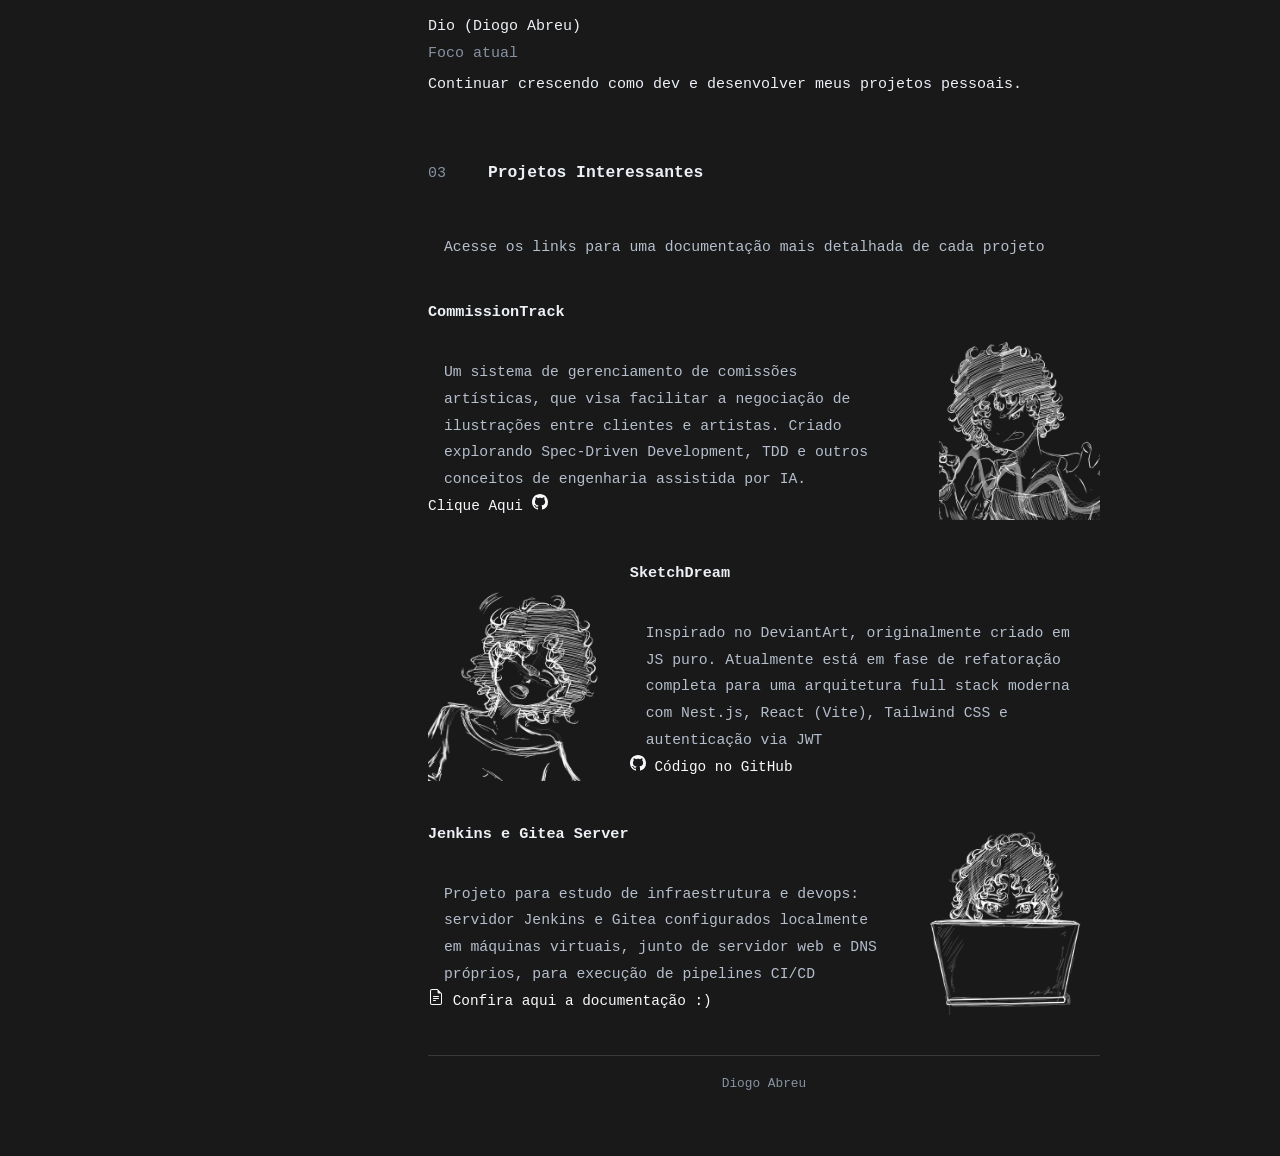
==== commit 4b07e9b6: "fix: colchetes sobrando" ====
--- a/index.html
+++ b/index.html
@@ -29,7 +29,7 @@
     <meta property="og:image" content="https://diogo-abreu.vercel.app/assets/banner.jpg">
     <meta property="og:image:alt" content="Ilustração da Aska, OC de Diogo Abreu">
     <meta property="og:image:width" content="512>
-    <meta property="og:image:height" content="512">]
+    <meta property="og:image:height" content="512">
 
     <!-- Twitter / X -->
     <meta name="twitter:card" content="summary">
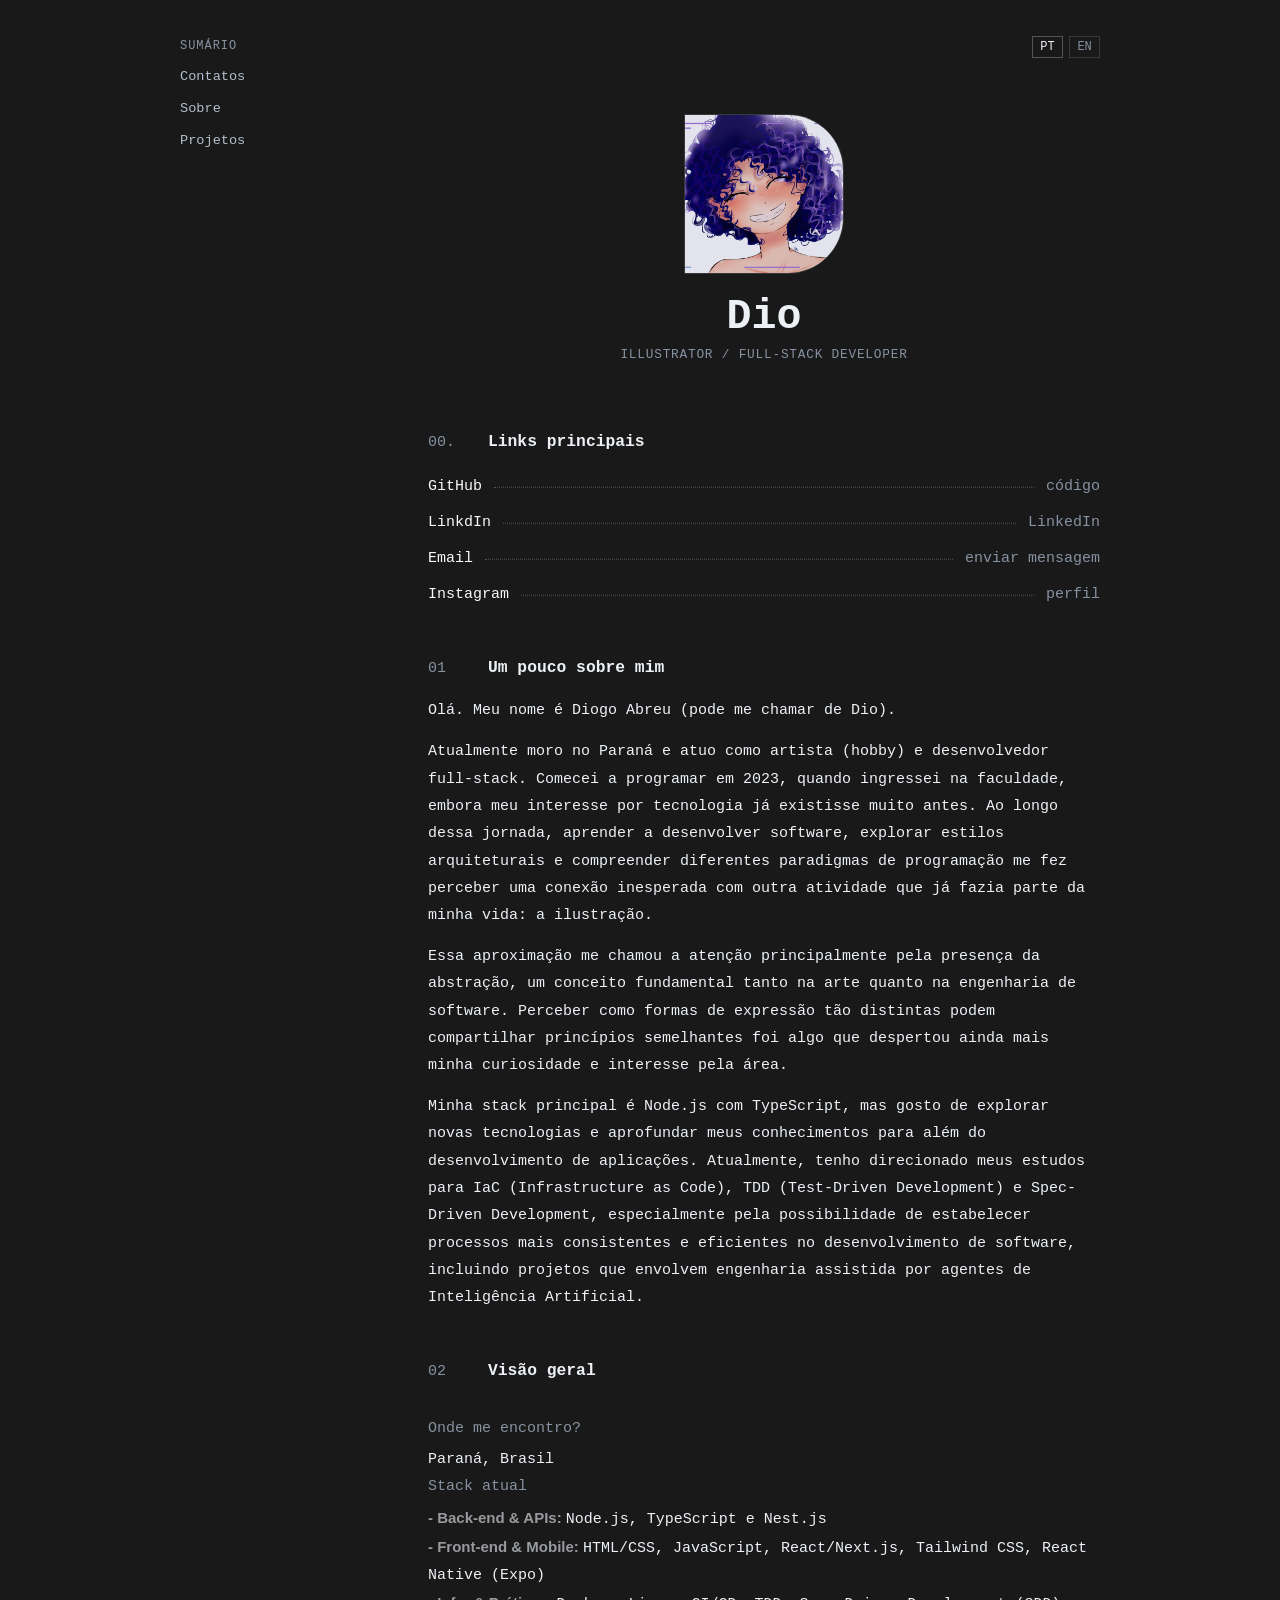
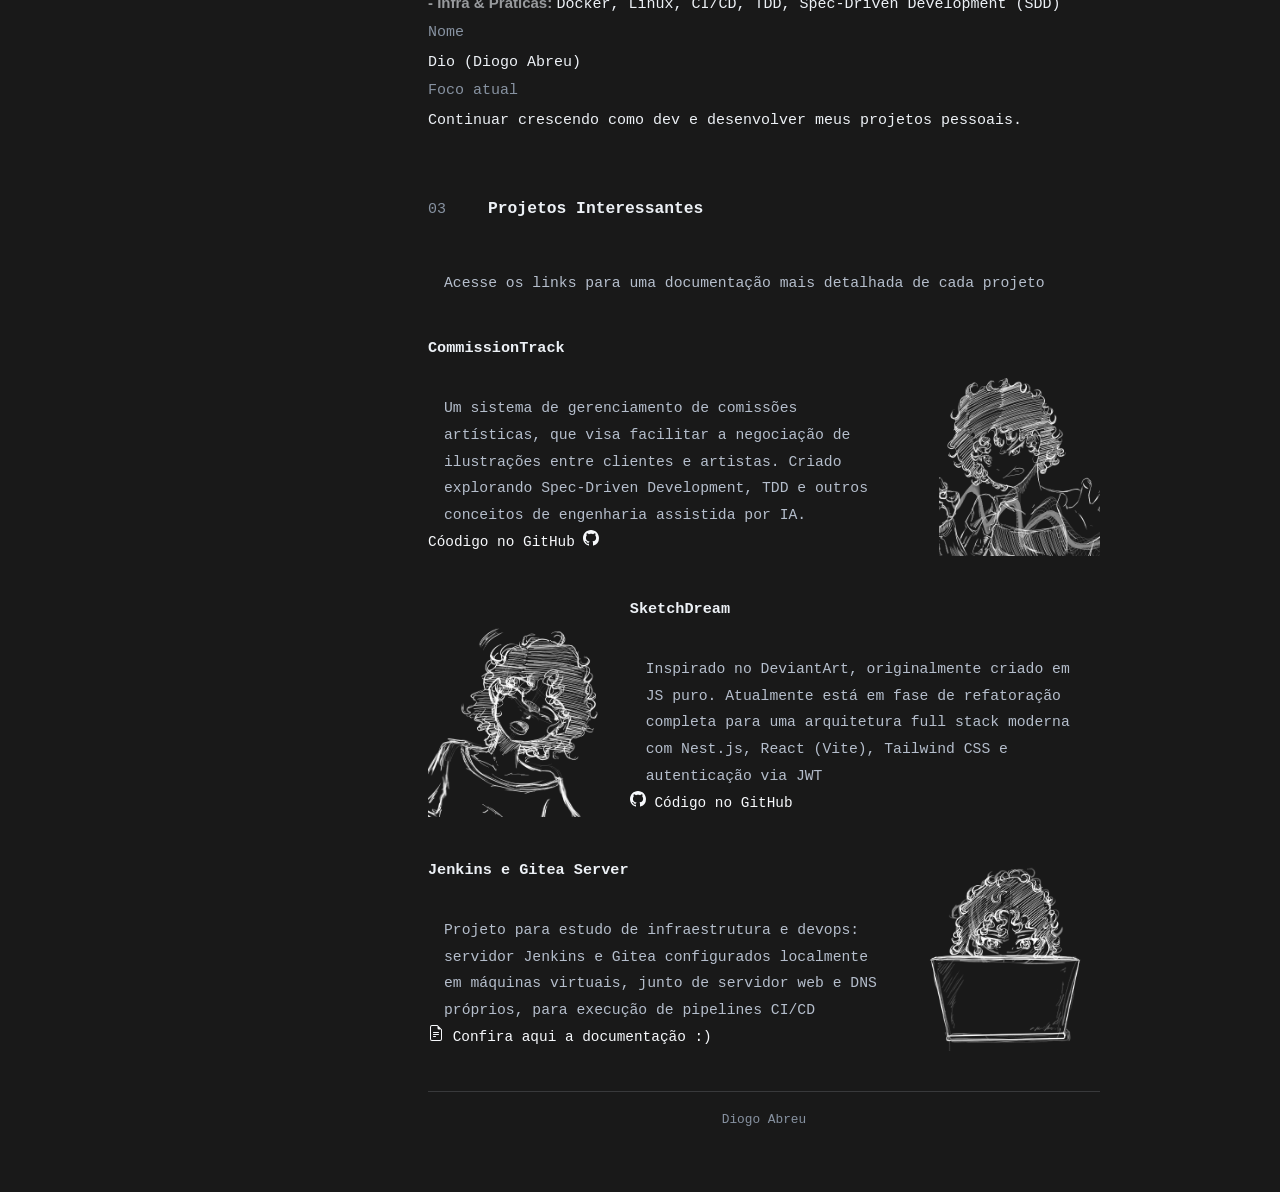
==== commit 77d86c75: "Linkedin e nomeclatura de links dentro da seção de projetos" ====
--- a/index.html
+++ b/index.html
@@ -149,15 +149,20 @@
                         <span class="link-row__dots" aria-hidden="true"></span>
                         <span class="link-row__meta">código</span>
                     </a>
+                    <a class="link-row" href="https://www.linkedin.com/in/diogo-n-abreu" target="_blank" rel="noopener noreferrer">
+                        <span>LinkdIn</span>
+                        <span class="link-row__dots" aria-hidden="true"></span>
+                        <span class="link-row__meta">LinkedIn</span>
+                    </a>
+                    <a class="link-row" href="mailto:abreudiogo177@gmail.com?subject=Contato%20via%20Portfolio">
+                        <span>Email</span>
+                        <span class="link-row__dots" aria-hidden="true"></span>
+                        <span class="link-row__meta">enviar mensagem</span>
+                    </a>
                     <a class="link-row" href="https://www.instagram.com/arts.by.dio" target="_blank" rel="noopener noreferrer">
                         <span>Instagram</span>
                         <span class="link-row__dots" aria-hidden="true"></span>
                         <span class="link-row__meta">perfil</span>
-                    </a>
-                    <a class="link-row" href="mailto:abreudiogo177@gmail.com?subject=Contato%20via%20Portfolio">
-                        <span>Email</span>
-                        <span class="link-row__dots" aria-hidden="true"></span>
-                        <span class="link-row__meta">enviar mensagem</span>
                     </a>
                 </nav>
             </section>
@@ -215,7 +220,7 @@
                             <h3>CommissionTrack</h3>
                             <p class="project-item__text">Um sistema de gerenciamento de comissões artísticas, que visa facilitar a negociação de ilustrações entre clientes e artistas. Criado explorando Spec-Driven Development, TDD e outros conceitos de engenharia assistida por IA.</p>
                             <a class="project-item__link" href="https://github.com/diogooabreu/commission-track.git" target="_blank" rel="noopener noreferrer">
-                                Clique Aqui
+                                Cóodigo no GitHub
                                 <svg xmlns="http://www.w3.org/2000/svg" width="16" height="16" fill="currentColor" class="bi bi-github" viewBox="0 0 16 16" aria-hidden="true" focusable="false">
                                     <path d="M8 0C3.58 0 0 3.58 0 8c0 3.54 2.29 6.53 5.47 7.59.4.07.55-.17.55-.38 0-.19-.01-.82-.01-1.49-2.01.37-2.53-.49-2.69-.94-.09-.23-.48-.94-.82-1.13-.28-.15-.68-.52-.01-.53.63-.01 1.08.58 1.23.82.72 1.21 1.87.87 2.33.66.07-.52.28-.87.51-1.07-1.78-.2-3.64-.89-3.64-3.95 0-.87.31-1.59.82-2.15-.08-.2-.36-1.02.08-2.12 0 0 .67-.21 2.2.82.64-.18 1.32-.27 2-.27s1.36.09 2 .27c1.53-1.04 2.2-.82 2.2-.82.44 1.1.16 1.92.08 2.12.51.56.82 1.27.82 2.15 0 3.07-1.87 3.75-3.65 3.95.29.25.54.73.54 1.48 0 1.07-.01 1.93-.01 2.2 0 .21.15.46.55.38A8.01 8.01 0 0 0 16 8c0-4.42-3.58-8-8-8"/>
                                 </svg>
--- a/styles.css
+++ b/styles.css
@@ -311,18 +311,108 @@
   .site-shell {
     display: block;
     width: min(calc(100% - 2rem), var(--content-width));
+    padding: 1.5rem 0 3rem;
   }
 
   .sidebar {
-    position: static;
+    display: none;
+  }
+
+  .hero {
+    margin-bottom: 1.75rem;
+  }
+
+  .avatar {
+    margin: 2rem auto 0.75rem;
+  }
+
+  .section {
+    margin-top: 1.15rem;
+    padding-top: 1rem;
+  }
+
+  .section-head {
+    grid-template-columns: minmax(0, 1fr);
+    gap: 0.35rem;
+  }
+
+  .link-row {
+    grid-template-columns: auto minmax(1rem, 1fr) auto;
+    gap: 0.5rem;
+  }
+
+  .link-row__dots {
+    min-width: 1rem;
+  }
+
+  .link-row__meta {
+    white-space: normal;
+    text-align: right;
+  }
+
+  .subtitle {
+    margin: 1rem 0 0;
+  }
+
+  .projects-grid {
+    gap: 1.5rem;
+    margin-top: 1rem;
+  }
+
+  .project-item {
+    gap: 1rem;
+  }
+
+  .project-item__info {
+    flex: 1 1 62%;
+    min-width: 0;
+  }
+
+  .project-item__media {
+    flex: 0 0 40%;
+    margin-top: 5em;
+    min-width: 0;
+  }
+
+  .project-item__media img {
+    height: auto;
+    aspect-ratio: 4 / 4;
+    border-radius: 35%;
+  }
+
+  .project-item__text {
+    margin: 0.75rem 0 0;
+  }
+
+  .language-switcher {
+    gap: 0.3rem;
+  }
+
+  .language-switcher__button {
+    font-size: 0.7rem;
+    padding: 0.05rem 0.35rem;
+  }
+
+  .footer {
+    margin-top: 2rem;
+  }
+}
+
+@media (max-width: 22rem) {
+  .project-item,
+  .project-item:nth-child(even) {
+    display: block;
+  }
+
+  .project-item__info {
     width: 100%;
-    margin-bottom: 1.5rem;
-  }
-
-  .summary {
-    display: flex;
-    flex-wrap: wrap;
-    align-items: baseline;
-    gap: 0.4rem 1.25rem;
-  }
-}+  }
+
+  .project-item__media {
+    display: none;
+  }
+
+  .projects-grid {
+    gap: 1.25rem;
+  }
+}
